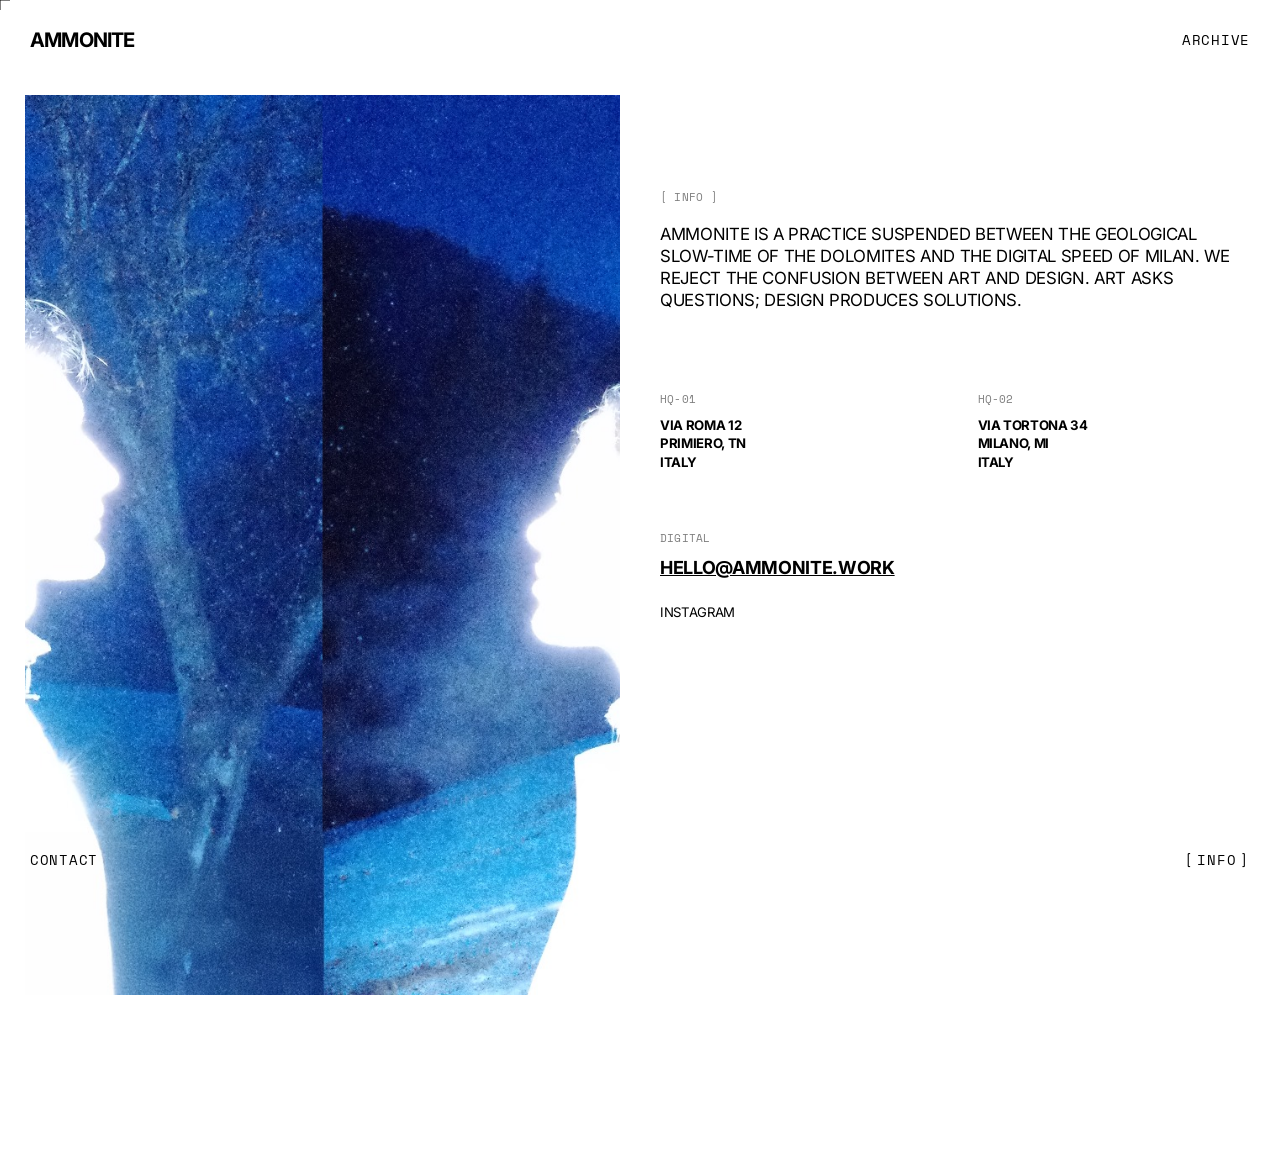
==== about.html @ 9cc7c42e "V01" ====
<!DOCTYPE html>
<html lang="en">

<head>
    <meta charset="UTF-8">
    <meta name="viewport" content="width=device-width, initial-scale=1.0">
    <title>AMMONITE | ABOUT</title>

    <link rel="preconnect" href="https://fonts.googleapis.com">
    <link rel="preconnect" href="https://fonts.gstatic.com" crossorigin>
    <link
        href="https://fonts.googleapis.com/css2?family=Inter:wght@400;700&family=Space+Mono:ital,wght@0,400;0,700;1,400&display=swap"
        rel="stylesheet">

    <link rel="stylesheet" href="style.css">
</head>

<body class="scrollable">

    <!-- CUSTOM CURSOR -->
    <div id="cursor">
        <div class="cursor-tool"></div>
    </div>

    <!-- 4-CORNER NAVIGATION -->
    <a href="index.html" class="nav-corner nav-tl logo inter hover-trig" id="logo-text">AMMONITE</a>
    <a href="archive.html" class="nav-corner nav-tr hover-trig">ARCHIVE</a>
    <a href="index.html" class="nav-corner nav-bl hover-trig">CONTACT</a>
    <a href="about.html" class="nav-corner nav-br hover-trig text-active">INFO</a>

    <!-- MAIN CONTENT -->
    <main>

        <div class="split-grid">

            <!-- LEFT: STICKY IMAGE -->
            <div>
                <!-- We will load an image here dynamically from info/data.txt, or use a default placeholder -->
                <img id="about-img" src="" class="split-img" alt="Ammonite Studio">
            </div>

            <!-- RIGHT: TEXT -->
            <div class="split-text inter">
                <div class="mono" style="opacity: 0.5; margin-bottom: 20px;">[ INFO ]</div>
                <div id="about-text">
                    LOADING INFO...
                </div>

                <div
                    style="margin-top: 80px; display: grid; grid-template-columns: 1fr 1fr; gap: 40px; text-transform: uppercase;">
                    <!-- HQ 1 -->
                    <div>
                        <div id="c-hq1-title" class="mono" style="opacity:0.5; margin-bottom:10px;">---</div>
                        <div id="c-hq1-body" class="bold" style="font-size: 1.1rem; line-height: 1.4;">---</div>
                    </div>
                    <!-- HQ 2 -->
                    <div>
                        <div id="c-hq2-title" class="mono" style="opacity:0.5; margin-bottom:10px;">---</div>
                        <div id="c-hq2-body" class="bold" style="font-size: 1.1rem; line-height: 1.4;">---</div>
                    </div>
                    <!-- DIGITAL -->
                    <div style="grid-column: span 2; margin-top: 20px;">
                        <div class="mono" style="opacity:0.5; margin-bottom:10px;">DIGITAL</div>
                        <a id="c-email" href="#" class="bold hover-trig"
                            style="font-size: 1.5rem; text-decoration: underline; color: var(--ink);">---</a>
                        <br><br>
                        <a id="c-insta" href="#" class="hover-trig" style="font-size: 1.1rem;">---</a>
                    </div>
                </div>

            </div>
        </div>

    </main>



    <!-- LOGIC -->
    <script src="about.js"></script>

</body>

</html>
---- style.css ----
/* ========================================================================= */
/* AMMONITE STUDIO | SHARED DESIGN SYSTEM                                    */
/* ========================================================================= */

/* --- SYSTEM VARIABLES --- */
:root {
    /* DEFAULT (LANDING / WHITE MODE) */
    --bg: #FFFFFF;
    --ink: #000000;
    --ink-rgb: 0, 0, 0;
    --line: rgba(var(--ink-rgb), 0.2);

    --font-main: 'Inter', sans-serif;
    --font-code: 'Space Mono', monospace;

    --border: 1px solid var(--ink);
    --pad-x: 25px;
    --pad: 30px;

    /* Variables from immersive landing / updated for uniform nav */
    --logo-size: 20px;
    /* Adjusted up from 18px */
    --nav-fs: 14px;
    /* Adjusted down from 16px */
    --contact-fs: clamp(13px, 1.4vw, 16px);
}

/* ARCHITECTURE MODE (BLACK / DATA-SHEET) */
body.arch-mode {
    --bg: #000000;
    --ink: #FFFFFF;
    --ink-rgb: 255, 255, 255;
    --line: rgba(var(--ink-rgb), 0.2);
    --border: 1px solid #FFFFFF;
    /* The active color remains blue, as per requirements */
}

/* DESIGN MODE (RED / PHOTO) */
body.design-mode {
    --bg: #CC0000;
    --ink: #000000;
    --ink-rgb: 0, 0, 0;
    --line: rgba(var(--ink-rgb), 0.2);
    --border: 1px solid #000000;
}

/* --- GLOBAL RESET --- */
* {
    box-sizing: border-box;
    cursor: none;
    /* Custom cursor everywhere */
}

html,
body {
    margin: 0;
    padding: 0;
    width: 100%;
    min-height: 100vh;
    background-color: var(--bg);
    color: var(--ink);
    font-family: var(--font-code);
    font-size: 12px;
    overflow-x: hidden;
    -webkit-font-smoothing: antialiased;
    /* Smooth transition for background color shifts (used in archive page) */
    transition: background-color 0.8s ease, color 0.3s ease;
}

/* Use different body styles for the landing vs other pages */
body.immersive {
    overflow: hidden;
    /* For full screen three.js */
}

body.scrollable {
    padding-bottom: 60px;
    /* Space for footer */
}

a {
    text-decoration: none;
    color: inherit;
    transition: opacity 0.3s;
}

a:hover {
    opacity: 0.6;
}

button {
    border: none;
    background: none;
    padding: 0;
    font-family: inherit;
    color: inherit;
    text-transform: uppercase;
    outline: none;
}

::selection {
    background: var(--ink);
    color: var(--bg);
}

/* --- CUSTOM CURSOR (BLUEPRINT STYLE) --- */
#cursor {
    position: fixed;
    top: 0;
    left: 0;
    pointer-events: none;
    z-index: 9999;
    transform: translate(-50%, -50%);
    transition: transform 0.05s ease-out;
    mix-blend-mode: normal;
    /* No inversion, strictly blue (#0000FF) */

    display: flex;
    flex-direction: column;
    align-items: center;
    justify-content: center;
}

.cursor-tool {
    width: 20px;
    height: 20px;
    position: relative;
}

.cursor-tool::before,
.cursor-tool::after {
    content: '';
    position: absolute;
    background-color: var(--ink);
    /* Strict black/ink cursor */
}

/* Horizontal Line */
.cursor-tool::before {
    top: 50%;
    left: 0;
    width: 100%;
    height: 1px;
    transform: translateY(-50%);
}

/* Vertical Line */
.cursor-tool::after {
    left: 50%;
    top: 0;
    height: 100%;
    width: 1px;
    transform: translateX(-50%);
}

/* Hover Interaction: Spin */
body:hover #cursor.hovered .cursor-tool {
    transform: rotate(45deg);
    transition: transform 0.2s cubic-bezier(0.175, 0.885, 0.32, 1.275);
}

/* --- TYPOGRAPHY --- */
.inter {
    font-family: var(--font-main);
    font-weight: 400;
    text-transform: uppercase;
    letter-spacing: -0.02em;
}

.mono {
    font-family: var(--font-code);
    font-size: 11px;
    text-transform: uppercase;
    letter-spacing: 0.02em;
}

.bold {
    font-weight: 700;
}

/* Active states now just rely on ink/bolding rather than blue */
.text-active {
    color: var(--ink) !important;
}

/* --- 4-CORNER NAVIGATION --- */
.nav-corner {
    position: fixed;
    z-index: 100;
    text-transform: uppercase;
    letter-spacing: 0.05em;
    font-family: var(--font-code);
    font-size: var(--nav-fs);
    line-height: 20px;
    /* Match logo size to center text inside line-box */
    font-weight: 400;
    pointer-events: auto;
    mix-blend-mode: normal;
}

.nav-corner:hover::before,
.nav-corner.text-active::before {
    content: '[';
    margin-right: 4px;
}

.nav-corner:hover::after,
.nav-corner.text-active::after {
    content: ']';
    margin-left: 4px;
}

.nav-corner.logo {
    font-family: var(--font-main);
    font-weight: 700;
    font-size: var(--logo-size);
    line-height: 20px;
    /* Match standard line box */
    letter-spacing: -0.04em;
    color: var(--ink);
    margin: 0;
    mix-blend-mode: multiply;
}

.nav-corner.logo:hover::before,
.nav-corner.logo:hover::after,
.nav-corner.logo.text-active::before,
.nav-corner.logo.text-active::after {
    content: none;
}

body.arch-mode .nav-corner.logo,
body.design-mode .nav-corner.logo {
    mix-blend-mode: normal;
}

/* Corner Positions */
.nav-tl {
    top: var(--pad);
    left: var(--pad);
}

.nav-tr {
    top: var(--pad);
    right: var(--pad);
}

.nav-bl {
    bottom: var(--pad);
    left: var(--pad);
}

.nav-br {
    bottom: var(--pad);
    right: var(--pad);
}



/* ========================================================================= */
/* PAGE SPECIFIC STYLES                                                      */
/* ========================================================================= */

/* --- 1. LANDING PAGE (.immersive) --- */
#viewport {
    position: fixed;
    top: 0;
    left: 0;
    width: 100vw;
    height: 100vh;
    z-index: 1;
    background-color: var(--bg);
}

.contact-container {
    position: fixed;
    top: 50%;
    left: 50%;
    transform: translate(-50%, -50%);
    z-index: 10;
    display: flex;
    flex-direction: column;
    align-items: center;
    text-align: center;
    width: 100%;
    max-width: 900px;
    pointer-events: none;
}

.contact-block {
    display: flex;
    flex-direction: column;
    gap: 20px;
    width: 100%;
    pointer-events: auto;
}

.contact-entry {
    font-size: var(--contact-fs);
    font-weight: 400;
    text-transform: uppercase;
    line-height: 1.1;
    letter-spacing: 0.05em;
}

.email-link {
    color: var(--ink);
    font-weight: 700;
    text-decoration: underline;
}

.location-row {
    display: flex;
    justify-content: center;
    gap: 40px;
    margin-top: 15px;
    opacity: 0.7;
}

/* --- 2. MULTI-PAGE LAYOUTS (.scrollable) --- */
main {
    margin-top: calc(var(--logo-size) + var(--pad) * 2.5);
    position: relative;
    z-index: 10;
}

.manifesto-section {
    padding: 40px var(--pad-x);
    border-bottom: var(--border);
    width: 100%;
}

.manifesto-text {
    font-size: 1.4rem;
    line-height: 1.1;
    margin: 0;
    font-weight: 400;
}

/* --- 3. ARCHIVE PAGE --- */
#mode-switcher {
    display: flex;
    gap: 0;
    width: 100%;
    padding: 0 var(--pad-x);
    pointer-events: auto;
    border-bottom: 1px solid var(--line);
    background: transparent;
}

.mode-btn {
    flex: 1;
    /* Occupy half screen each */
    font-family: var(--font-code);
    font-size: 11px;
    font-weight: bold;
    padding: 12px 12px;
    background: transparent;
    color: var(--ink);
    cursor: none;
    transition: all 0.2s ease;
    border: none;
    border-right: 1px solid var(--line);
}

.mode-btn:last-child {
    border-right: none;
}

.mode-btn:hover,
.mode-btn.active {
    opacity: 0.5;
    /* Highlight active/hover without background fill or blue */
}

.project-list {
    width: 100%;
}

/* Left half */

.project-row-container {
    border-bottom: 1px solid var(--line);
    cursor: none;
}

.row {
    display: grid;
    grid-template-columns: 0.8fr 3fr 1.5fr 1fr 1fr;
    padding: 8px var(--pad-x);
    align-items: center;
    transition: background 0.1s;
    position: relative;
    z-index: 10;
}

.header-row {
    font-size: 10px;
    padding-bottom: 10px;
    padding-top: 10px;
    border-bottom: 1px solid var(--line);
}

.project-row-container:hover .row {
    /* Remove solid background to let the immersive image take focus */
    opacity: 0.7;
}

/* Columns */
.col-id {
    opacity: 0.7;
}

.col-name {
    font-size: 1.4rem;
    line-height: 0.9;
}

.col-meta {
    opacity: 0.8;
}

/* Filter display logic */
.category-arch,
.category-design,
.category-photo {
    display: block;
}

body.arch-mode .category-design,
body.arch-mode .category-photo {
    display: none;
}

body.design-mode .category-arch {
    display: none;
}

/* Base row opacity for scrolling highlight effect */
.project-row-container {
    transition: opacity 0.3s ease;
}

/* Shared Preview Container (Immersive Background / Mobile Sticky) */
#shared-preview {
    position: fixed;
    top: 0;
    left: 0;
    width: 100vw;
    height: 100vh;
    z-index: 0;
    /* Placed behind the content */
    background-color: var(--bg);
    background-size: cover;
    background-position: center;
    transition: opacity 0.2s ease-out;
    pointer-events: none;
    opacity: 0;
    /* Stylize image to match page colors */
    /* Removed global mix-blend-mode to allow mode-specific styling */
}

/* Default White Mode Hover: Raw Image */
#shared-preview.active {
    opacity: 1;
    /* 100% unwashed intensity */
}

/* Arch Mode Hover: Black & White */
body.arch-mode #shared-preview.active {
    filter: grayscale(100%);
    opacity: 1;
}

/* Design Mode Hover: Red Duotone */
body.design-mode #shared-preview.active {
    filter: grayscale(100%);
    mix-blend-mode: multiply;
    opacity: 1;
}

/* --- 4. ABOUT PAGE --- */
.split-grid {
    display: grid;
    grid-template-columns: 1fr 1fr;
    gap: 40px;
    padding: 0 var(--pad-x);
    margin-bottom: 100px;
}

.split-img {
    width: 100%;
    height: 100vh;
    object-fit: cover;
    position: sticky;
    top: 0;
}

.split-text {
    padding-top: calc(var(--logo-size) + var(--pad) * 2.5);
    font-size: 1.4rem;
    line-height: 1.3;
}

/* --- 5. PROJECT DETAIL PAGE --- */
.project-detail-hero {
    display: flex;
    flex-direction: column;
    gap: 15px;
    margin-bottom: 40px;
}

.project-meta-grid {
    display: grid;
    grid-template-columns: repeat(4, 1fr);
    gap: 20px;
    padding: 20px var(--pad-x);
    border-bottom: var(--border);
}

.project-detail-content {
    padding: 20px var(--pad-x);
}

.project-detail-content img {
    max-width: 100%;
    display: block;
    margin-bottom: 20px;
}

.project-description {
    font-size: 1.2rem;
    line-height: 1.3;
    max-width: 800px;
    margin-bottom: 40px;
}

/* --- MOBILE RESPONSIVE GLOBALS --- */
@media (max-width: 768px) {
    .location-row {
        flex-direction: column;
        gap: 15px;
    }

    .contact-container {
        width: 90%;
    }

    /* Nav corners */
    .nav-tl,
    .nav-tr,
    .nav-bl,
    .nav-br {
        font-size: var(--nav-fs);
        padding: 10px;
    }

    .logo.nav-tl {
        font-size: var(--logo-size);
        min-width: auto;
        padding: 10px;
    }

    /* About */
    .split-grid {
        grid-template-columns: 1fr;
    }

    .split-img {
        height: 50vh;
        position: relative;
    }

    .split-text {
        padding-top: 20px;
        font-size: 1.2rem;
    }

    /* Archive */
    .project-list {
        width: 100%;
        padding-top: calc(var(--logo-size) + var(--pad) * 2);
    }

    #mobile-swiper-container {
        height: calc(100vh - (var(--logo-size) + var(--pad) * 3));
        /* Fill remaining screen */
        width: 100%;
    }

    /* Keep the row for text, but stack them */
    .row {
        grid-template-columns: 1fr;
        gap: 4px;
        padding: 15px 10px;
        /* Align with nav buttons padding: 10px */
        padding-bottom: 25px;
        /* space between text and image */
        position: relative;
        z-index: 10;
        border-bottom: none;
    }

    /* Swiper handles active state */
    .swiper-slide {
        height: auto !important;
        /* Let content dictate height, Swiper handles vertical offset */
        opacity: 0.3;
        transition: opacity 0.3s ease;
    }

    .swiper-slide-active {
        opacity: 1;
    }

    .header-row,
    #cursor {
        display: none !important;
    }

    #shared-preview {
        opacity: 1;
        /* Always visible on mobile */
        position: fixed;
        top: 0;
        left: 0;
        width: 100vw;
        height: 100vh;
        z-index: 0;
        /* behind everything */
        background-color: var(--bg);
        border: none;
        transition: background-image 0.4s ease-out;
    }

    #mode-switcher {
        display: none !important;
    }

    .mode-btn {
        flex: none;
        padding: 0;
        border: none !important;
        font-size: 10px;
        opacity: 0.5;
    }

    main {
        margin-top: 0;
    }

    /* Restore default cursor on mobile */
    * {
        cursor: auto;
    }

    .col-id,
    .col-meta {
        font-size: 10px;
        display: inline-block;
        margin-right: 10px;
        /* Removed opacity for stark contrast */
    }

    .col-name {
        font-size: 1.2rem;
        display: block;
        margin-bottom: 4px;
    }
}
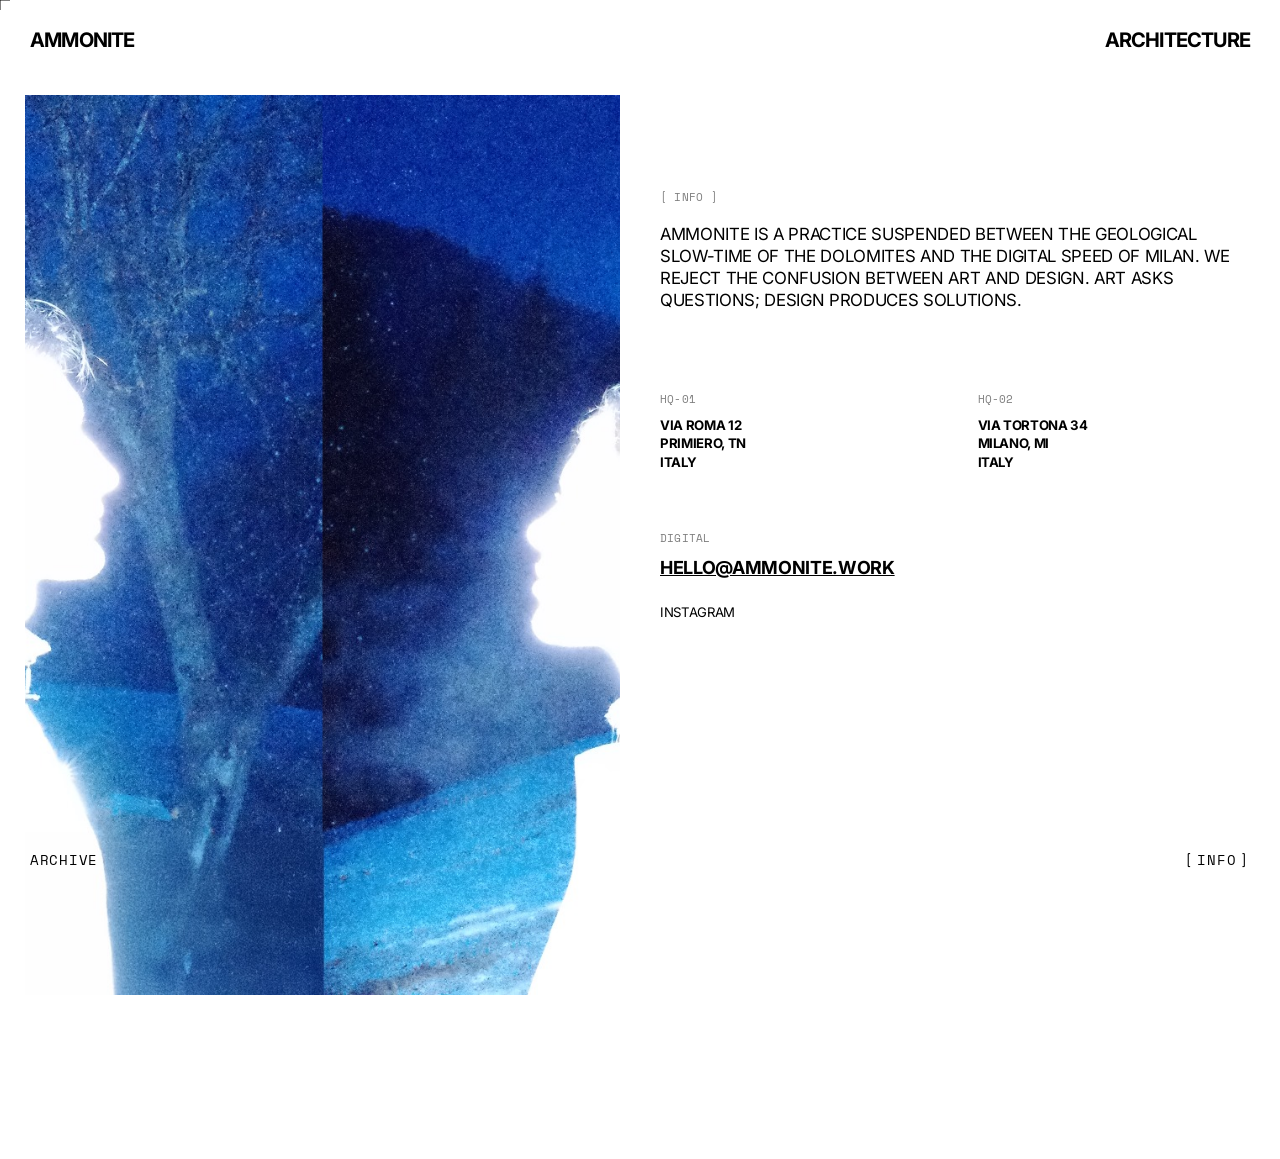
==== commit 34236e45: "Add files via upload" ====
--- a/about.html
+++ b/about.html
@@ -24,8 +24,8 @@
 
     <!-- 4-CORNER NAVIGATION -->
     <a href="index.html" class="nav-corner nav-tl logo inter hover-trig" id="logo-text">AMMONITE</a>
-    <a href="archive.html" class="nav-corner nav-tr hover-trig">ARCHIVE</a>
-    <a href="index.html" class="nav-corner nav-bl hover-trig">CONTACT</a>
+    <a class="nav-corner nav-tr logo inter" id="mode-text">ARCHITECTURE</a>
+    <a href="archive.html" class="nav-corner nav-bl hover-trig">ARCHIVE</a>
     <a href="about.html" class="nav-corner nav-br hover-trig text-active">INFO</a>
 
     <!-- MAIN CONTENT -->
--- a/style.css
+++ b/style.css
@@ -339,85 +339,85 @@
 
 /* --- 3. ARCHIVE PAGE --- */
 #mode-switcher {
+    display: none !important;
+}
+
+.project-list {
+    width: 100%;
+    padding-top: 0;
+}
+
+#mobile-swiper-container {
+    height: 100vh;
+    width: 100%;
+    position: fixed;
+    top: 0;
+    left: 0;
+    z-index: 5;
+    mask-image: linear-gradient(to bottom, transparent 0%, black 15%, black 85%, transparent 100%);
+    -webkit-mask-image: linear-gradient(to bottom, transparent 0%, black 15%, black 85%, transparent 100%);
+}
+
+/* Swiper Content Rows */
+.project-row-container {
+    border-bottom: none;
+    cursor: none;
+    transition: opacity 0.3s ease;
+}
+
+.row {
     display: flex;
-    gap: 0;
-    width: 100%;
-    padding: 0 var(--pad-x);
-    pointer-events: auto;
-    border-bottom: 1px solid var(--line);
-    background: transparent;
-}
-
-.mode-btn {
-    flex: 1;
-    /* Occupy half screen each */
-    font-family: var(--font-code);
-    font-size: 11px;
-    font-weight: bold;
-    padding: 12px 12px;
-    background: transparent;
-    color: var(--ink);
-    cursor: none;
-    transition: all 0.2s ease;
-    border: none;
-    border-right: 1px solid var(--line);
-}
-
-.mode-btn:last-child {
-    border-right: none;
-}
-
-.mode-btn:hover,
-.mode-btn.active {
-    opacity: 0.5;
-    /* Highlight active/hover without background fill or blue */
-}
-
-.project-list {
-    width: 100%;
-}
-
-/* Left half */
-
-.project-row-container {
-    border-bottom: 1px solid var(--line);
-    cursor: none;
-}
-
-.row {
-    display: grid;
-    grid-template-columns: 0.8fr 3fr 1.5fr 1fr 1fr;
-    padding: 8px var(--pad-x);
+    flex-direction: column;
+    justify-content: center;
     align-items: center;
-    transition: background 0.1s;
+    text-align: center;
+    width: 100%;
+    height: 20vh;
+    gap: 4px;
+    padding: var(--pad);
     position: relative;
     z-index: 10;
+    transition: background 0.1s;
 }
 
 .header-row {
-    font-size: 10px;
-    padding-bottom: 10px;
-    padding-top: 10px;
-    border-bottom: 1px solid var(--line);
+    display: none !important;
 }
 
 .project-row-container:hover .row {
-    /* Remove solid background to let the immersive image take focus */
-    opacity: 0.7;
+    opacity: 1;
+}
+
+/* Info Row Layout */
+.info-row {
+    display: flex;
+    gap: 15px;
+    justify-content: center;
+    align-items: center;
+}
+
+.hide-mobile {
+    display: inline-block;
 }
 
 /* Columns */
-.col-id {
-    opacity: 0.7;
+.col-id,
+.col-meta {
+    font-family: var(--font-code) !important;
+    font-weight: 400 !important;
+    font-size: 14px;
+    text-transform: uppercase;
+    display: inline-block;
+    margin: 0;
 }
 
 .col-name {
-    font-size: 1.4rem;
-    line-height: 0.9;
-}
-
-.col-meta {
-    opacity: 0.8;
+    font-family: var(--font-code) !important;
+    font-weight: 700 !important;
+    font-size: 14px;
+    text-transform: uppercase;
+    display: block;
+    margin: 0;
 }
 
 /* Filter display logic */
@@ -436,47 +436,67 @@
     display: none;
 }
 
-/* Base row opacity for scrolling highlight effect */
-.project-row-container {
+/* Swiper active states */
+.swiper-slide {
+    height: auto !important;
+    opacity: 0.3;
     transition: opacity 0.3s ease;
 }
 
-/* Shared Preview Container (Immersive Background / Mobile Sticky) */
+.swiper-slide-active {
+    opacity: 1;
+}
+
+/* Shared Preview Container */
 #shared-preview {
+    opacity: 1; /* Always visible */
     position: fixed;
     top: 0;
     left: 0;
     width: 100vw;
     height: 100vh;
     z-index: 0;
-    /* Placed behind the content */
     background-color: var(--bg);
     background-size: cover;
     background-position: center;
-    transition: opacity 0.2s ease-out;
+    border: none;
+    transition: background-image 0.4s ease-out;
     pointer-events: none;
-    opacity: 0;
-    /* Stylize image to match page colors */
-    /* Removed global mix-blend-mode to allow mode-specific styling */
-}
-
-/* Default White Mode Hover: Raw Image */
-#shared-preview.active {
-    opacity: 1;
-    /* 100% unwashed intensity */
-}
-
-/* Arch Mode Hover: Black & White */
-body.arch-mode #shared-preview.active {
+}
+
+/* Opaline Glass Effect */
+#shared-preview::after {
+    content: '';
+    position: absolute;
+    top: 0;
+    left: 0;
+    width: 100%;
+    height: 100%;
+    backdrop-filter: none;
+    -webkit-backdrop-filter: none;
+    background: transparent;
+    transition: background 0.4s ease, backdrop-filter 0.4s ease, -webkit-backdrop-filter 0.4s ease;
+}
+
+body.arch-mode #shared-preview::after {
+    backdrop-filter: blur(8px) saturate(110%);
+    -webkit-backdrop-filter: blur(8px) saturate(110%);
+    background: rgba(0, 0, 0, 0.2);
+}
+
+body.design-mode #shared-preview::after {
+    backdrop-filter: blur(8px) saturate(110%);
+    -webkit-backdrop-filter: blur(8px) saturate(110%);
+    background: rgba(204, 0, 0, 0.2);
+}
+
+body.arch-mode #shared-preview {
     filter: grayscale(100%);
-    opacity: 1;
-}
-
-/* Design Mode Hover: Red Duotone */
-body.design-mode #shared-preview.active {
+}
+
+body.design-mode #shared-preview {
     filter: grayscale(100%);
     mix-blend-mode: multiply;
-    opacity: 1;
 }
 
 /* --- 4. ABOUT PAGE --- */
@@ -576,95 +596,25 @@
         font-size: 1.2rem;
     }
 
-    /* Archive */
-    .project-list {
-        width: 100%;
-        padding-top: calc(var(--logo-size) + var(--pad) * 2);
-    }
-
-    #mobile-swiper-container {
-        height: calc(100vh - (var(--logo-size) + var(--pad) * 3));
-        /* Fill remaining screen */
-        width: 100%;
-    }
-
-    /* Keep the row for text, but stack them */
-    .row {
-        grid-template-columns: 1fr;
-        gap: 4px;
-        padding: 15px 10px;
-        /* Align with nav buttons padding: 10px */
-        padding-bottom: 25px;
-        /* space between text and image */
-        position: relative;
-        z-index: 10;
-        border-bottom: none;
-    }
-
-    /* Swiper handles active state */
-    .swiper-slide {
-        height: auto !important;
-        /* Let content dictate height, Swiper handles vertical offset */
-        opacity: 0.3;
-        transition: opacity 0.3s ease;
-    }
-
-    .swiper-slide-active {
-        opacity: 1;
-    }
-
-    .header-row,
+    /* Archive overrides for mobile */
     #cursor {
         display: none !important;
     }
 
-    #shared-preview {
-        opacity: 1;
-        /* Always visible on mobile */
-        position: fixed;
-        top: 0;
-        left: 0;
-        width: 100vw;
-        height: 100vh;
-        z-index: 0;
-        /* behind everything */
-        background-color: var(--bg);
-        border: none;
-        transition: background-image 0.4s ease-out;
-    }
-
     #mode-switcher {
         display: none !important;
     }
 
-    .mode-btn {
-        flex: none;
-        padding: 0;
-        border: none !important;
-        font-size: 10px;
-        opacity: 0.5;
-    }
-
     main {
         margin-top: 0;
+    }
+
+    .hide-mobile {
+        display: none !important;
     }
 
     /* Restore default cursor on mobile */
     * {
         cursor: auto;
     }
-
-    .col-id,
-    .col-meta {
-        font-size: 10px;
-        display: inline-block;
-        margin-right: 10px;
-        /* Removed opacity for stark contrast */
-    }
-
-    .col-name {
-        font-size: 1.2rem;
-        display: block;
-        margin-bottom: 4px;
-    }
 }
